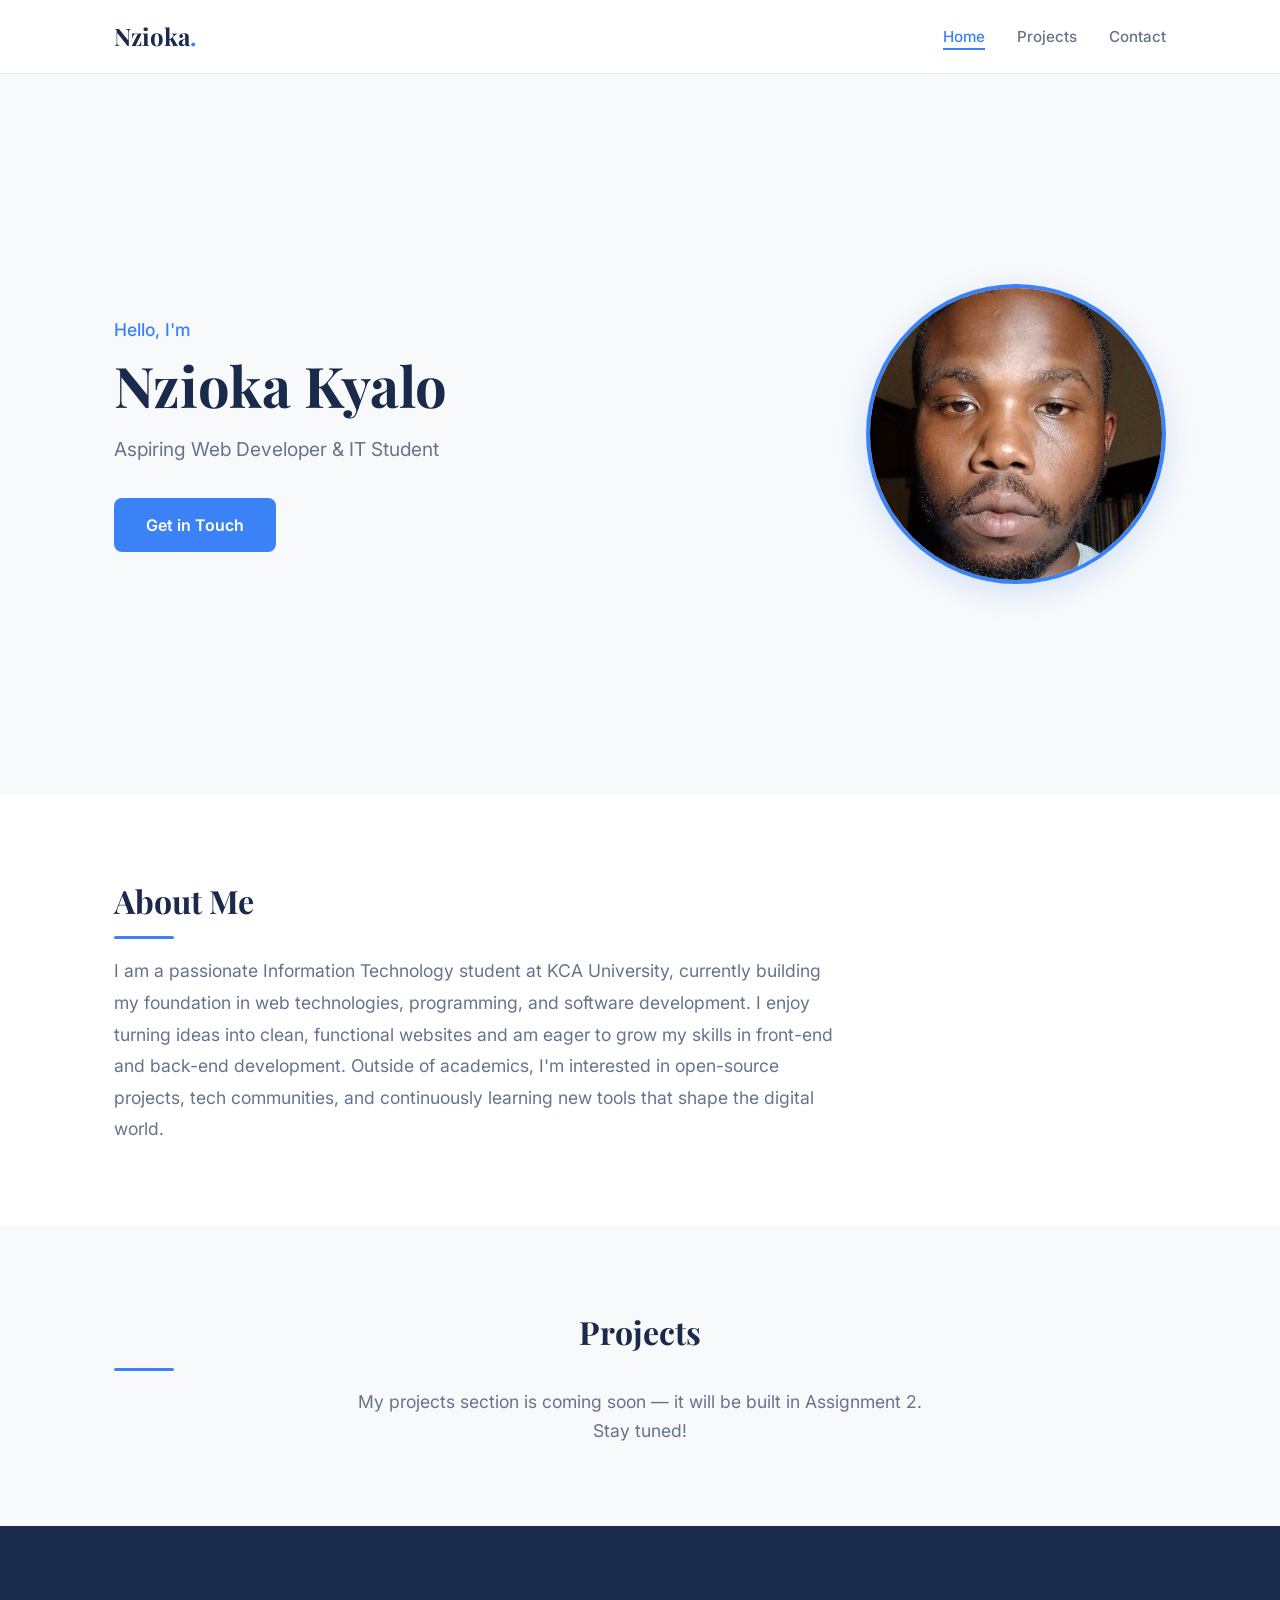
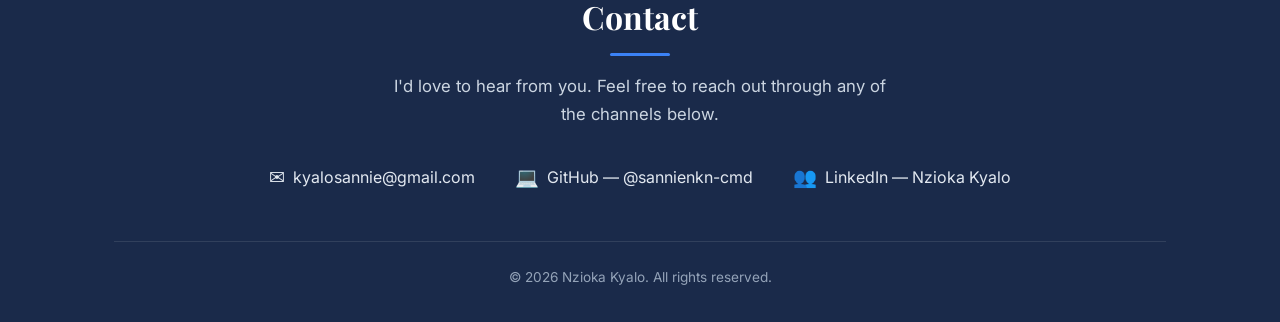
==== index.html @ 9ebb5abe "Initial portfolio" ====
<!DOCTYPE html>
<html lang="en">
<head>
    <meta charset="UTF-8">
    <meta name="viewport" content="width=device-width, initial-scale=1.0">
    <meta name="description" content="Personal portfolio of Nzioka Kyalo — Aspiring Web Developer & IT Student at KCA University.">
    <title>Nzioka Kyalo — Personal Portfolio</title>
    <link rel="stylesheet" href="styles.css">
    <link rel="preconnect" href="https://fonts.googleapis.com">
    <link rel="preconnect" href="https://fonts.gstatic.com" crossorigin>
    <link href="https://fonts.googleapis.com/css2?family=Inter:wght@400;500;600;700&family=Playfair+Display:wght@700&display=swap" rel="stylesheet">
</head>
<body>

    <!-- ===== NAVIGATION ===== -->
    <header>
        <nav class="navbar" aria-label="Main navigation">
            <a href="#hero" class="nav-logo">Nzioka<span>.</span></a>
            <ul class="nav-links">
                <li><a href="#hero" class="active">Home</a></li>
                <li><a href="#projects">Projects</a></li>
                <li><a href="#contact">Contact</a></li>
            </ul>
            <button class="nav-toggle" aria-label="Toggle navigation menu" aria-expanded="false">
                <span class="hamburger"></span>
            </button>
        </nav>
    </header>

    <main>

        <!-- ===== HERO SECTION ===== -->
        <section id="hero" class="hero">
            <div class="hero-content">
                <p class="hero-greeting">Hello, I'm</p>
                <h1 class="hero-name">Nzioka Kyalo</h1>
                <p class="hero-tagline">Aspiring Web Developer &amp; IT Student</p>
                <a href="#contact" class="btn btn-primary">Get in Touch</a>
            </div>
            <div class="hero-image">
                <!-- Replace src with your actual compressed photo (a few hundred KB) -->
                <img src="photo.jpg" alt="Professional headshot of Nzioka Kyalo" width="320" height="320">
            </div>
        </section>

        <!-- ===== ABOUT ME SECTION ===== -->
        <section id="about" class="about">
            <div class="container">
                <h2 class="section-title">About Me</h2>
                <p class="about-text">
                    I am a passionate Information Technology student at KCA University, currently building my
                    foundation in web technologies, programming, and software development. I enjoy turning ideas
                    into clean, functional websites and am eager to grow my skills in front-end and back-end
                    development. Outside of academics, I'm interested in open-source projects, tech communities,
                    and continuously learning new tools that shape the digital world.
                </p>
            </div>
        </section>

        <!-- ===== PROJECTS SECTION (placeholder for Assignment 2) ===== -->
        <section id="projects" class="projects">
            <div class="container">
                <h2 class="section-title">Projects</h2>
                <p class="projects-note">
                    My projects section is coming soon — it will be built in Assignment 2. Stay tuned!
                </p>
            </div>
        </section>

    </main>

    <!-- ===== CONTACT / FOOTER ===== -->
    <footer id="contact" class="footer">
        <div class="container">
            <h2 class="section-title footer-title">Contact</h2>
            <p class="footer-intro">
                I'd love to hear from you. Feel free to reach out through any of the channels below.
            </p>
            <ul class="contact-list">
                <li>
                    <a href="mailto:kyalosannie@gmail.com">
                        <span class="contact-icon" aria-hidden="true">&#9993;</span>
                        kyalosannie@gmail.com
                    </a>
                </li>
                <li>
                    <a href="https://github.com/sannienkn-cmd" target="_blank" rel="noopener noreferrer">
                        <span class="contact-icon" aria-hidden="true">&#128187;</span>
                        GitHub — @sannienkn-cmd
                    </a>
                </li>
                <li>
                    <a href="https://www.linkedin.com/in/sannie-kyalo-b8bb923b1/" target="_blank" rel="noopener noreferrer">
                        <span class="contact-icon" aria-hidden="true">&#128101;</span>
                        LinkedIn — Nzioka Kyalo
                    </a>
                </li>
            </ul>
            <p class="footer-copy">&copy; 2026 Nzioka Kyalo. All rights reserved.</p>
        </div>
    </footer>

    <script>
        // Simple mobile nav toggle — no external JS library needed
        const navToggle = document.querySelector('.nav-toggle');
        const navLinks = document.querySelector('.nav-links');

        navToggle.addEventListener('click', () => {
            const expanded = navToggle.getAttribute('aria-expanded') === 'true';
            navToggle.setAttribute('aria-expanded', !expanded);
            navLinks.classList.toggle('open');
        });

        // Close menu when a link is clicked
        document.querySelectorAll('.nav-links a').forEach(link => {
            link.addEventListener('click', () => {
                navLinks.classList.remove('open');
                navToggle.setAttribute('aria-expanded', 'false');
            });
        });
    </script>

</body>
</html>
---- styles.css ----
/* ============================================
   RESET & BASE
   ============================================ */
*,
*::before,
*::after {
    margin: 0;
    padding: 0;
    box-sizing: border-box;
}

:root {
    /* Colour palette */
    --color-bg:        #f8f9fa;
    --color-surface:   #ffffff;
    --color-primary:   #1a2a4a;   /* deep navy */
    --color-accent:    #3b82f6;   /* bright blue */
    --color-accent-hover: #2563eb;
    --color-text:      #1e293b;
    --color-text-light:#64748b;
    --color-border:    #e2e8f0;

    /* Typography */
    --font-heading: 'Playfair Display', Georgia, serif;
    --font-body:    'Inter', system-ui, -apple-system, sans-serif;

    /* Spacing */
    --section-padding: 5rem 1.5rem;
    --max-width: 1100px;
}

html {
    scroll-behavior: smooth;
}

body {
    font-family: var(--font-body);
    font-size: 1rem;
    line-height: 1.7;
    color: var(--color-text);
    background-color: var(--color-bg);
}

a {
    text-decoration: none;
    color: inherit;
}

ul {
    list-style: none;
}

img {
    max-width: 100%;
    height: auto;
    display: block;
}

.container {
    max-width: var(--max-width);
    margin: 0 auto;
    padding: 0 1.5rem;
}

.section-title {
    font-family: var(--font-heading);
    font-size: 2rem;
    color: var(--color-primary);
    margin-bottom: 1rem;
    position: relative;
}

.section-title::after {
    content: '';
    display: block;
    width: 60px;
    height: 3px;
    background: var(--color-accent);
    margin-top: 0.5rem;
    border-radius: 2px;
}

/* ============================================
   NAVIGATION
   ============================================ */
header {
    position: sticky;
    top: 0;
    z-index: 100;
    background: var(--color-surface);
    border-bottom: 1px solid var(--color-border);
}

.navbar {
    max-width: var(--max-width);
    margin: 0 auto;
    padding: 1rem 1.5rem;
    display: flex;
    align-items: center;
    justify-content: space-between;
}

.nav-logo {
    font-family: var(--font-heading);
    font-size: 1.5rem;
    font-weight: 700;
    color: var(--color-primary);
}

.nav-logo span {
    color: var(--color-accent);
}

.nav-links {
    display: flex;
    gap: 2rem;
}

.nav-links a {
    font-weight: 500;
    font-size: 0.95rem;
    color: var(--color-text-light);
    transition: color 0.2s ease;
    position: relative;
}

.nav-links a:hover,
.nav-links a.active {
    color: var(--color-accent);
}

.nav-links a::after {
    content: '';
    position: absolute;
    bottom: -4px;
    left: 0;
    width: 0;
    height: 2px;
    background: var(--color-accent);
    transition: width 0.3s ease;
}

.nav-links a:hover::after,
.nav-links a.active::after {
    width: 100%;
}

/* Hamburger button — hidden on desktop */
.nav-toggle {
    display: none;
    background: none;
    border: none;
    cursor: pointer;
    padding: 0.5rem;
}

.hamburger,
.hamburger::before,
.hamburger::after {
    display: block;
    width: 24px;
    height: 2px;
    background: var(--color-primary);
    border-radius: 2px;
    transition: all 0.3s ease;
}

.hamburger {
    position: relative;
}

.hamburger::before,
.hamburger::after {
    content: '';
    position: absolute;
    left: 0;
}

.hamburger::before { top: -7px; }
.hamburger::after  { top:  7px; }

/* ============================================
   HERO SECTION
   ============================================ */
.hero {
    display: flex;
    align-items: center;
    justify-content: space-between;
    gap: 3rem;
    max-width: var(--max-width);
    margin: 0 auto;
    padding: 6rem 1.5rem;
    min-height: 80vh;
}

.hero-content {
    flex: 1;
}

.hero-greeting {
    font-size: 1.1rem;
    color: var(--color-accent);
    font-weight: 500;
    margin-bottom: 0.5rem;
}

.hero-name {
    font-family: var(--font-heading);
    font-size: 3.5rem;
    line-height: 1.15;
    color: var(--color-primary);
    margin-bottom: 1rem;
}

.hero-tagline {
    font-size: 1.2rem;
    color: var(--color-text-light);
    margin-bottom: 2rem;
    max-width: 480px;
}

.btn {
    display: inline-block;
    padding: 0.85rem 2rem;
    border-radius: 8px;
    font-weight: 600;
    font-size: 1rem;
    transition: background 0.2s ease, transform 0.2s ease;
}

.btn-primary {
    background: var(--color-accent);
    color: #fff;
}

.btn-primary:hover {
    background: var(--color-accent-hover);
    transform: translateY(-2px);
}

.hero-image {
    flex-shrink: 0;
}

.hero-image img {
    width: 300px;
    height: 300px;
    object-fit: cover;
    border-radius: 50%;
    border: 4px solid var(--color-accent);
    box-shadow: 0 8px 30px rgba(59, 130, 246, 0.2);
}

/* ============================================
   ABOUT SECTION
   ============================================ */
.about {
    padding: var(--section-padding);
    background: var(--color-surface);
}

.about-text {
    font-size: 1.1rem;
    color: var(--color-text-light);
    max-width: 720px;
    line-height: 1.8;
}

/* ============================================
   PROJECTS SECTION
   ============================================ */
.projects {
    padding: var(--section-padding);
    text-align: center;
}

.projects-note {
    font-size: 1.1rem;
    color: var(--color-text-light);
    max-width: 600px;
    margin: 0 auto;
}

/* ============================================
   FOOTER / CONTACT
   ============================================ */
.footer {
    background: var(--color-primary);
    color: #cbd5e1;
    padding: 4rem 1.5rem 2rem;
    text-align: center;
}

.footer-title {
    color: #ffffff;
}

.footer-title::after {
    background: var(--color-accent);
    margin: 0.5rem auto 0;
}

.footer-intro {
    max-width: 500px;
    margin: 0 auto 2rem;
    font-size: 1.05rem;
}

.contact-list {
    display: flex;
    flex-wrap: wrap;
    justify-content: center;
    gap: 1.5rem 2.5rem;
    margin-bottom: 3rem;
}

.contact-list a {
    display: flex;
    align-items: center;
    gap: 0.5rem;
    font-size: 1rem;
    color: #e2e8f0;
    transition: color 0.2s ease;
}

.contact-list a:hover {
    color: var(--color-accent);
}

.contact-icon {
    font-size: 1.2rem;
}

.footer-copy {
    font-size: 0.85rem;
    color: #94a3b8;
    border-top: 1px solid rgba(255,255,255,0.1);
    padding-top: 1.5rem;
}

/* ============================================
   RESPONSIVE — TABLET (≤ 768px)
   ============================================ */
@media (max-width: 768px) {
    .hero {
        flex-direction: column-reverse;
        text-align: center;
        padding: 4rem 1.5rem;
        min-height: auto;
    }

    .hero-tagline {
        margin-left: auto;
        margin-right: auto;
    }

    .hero-name {
        font-size: 2.5rem;
    }

    .hero-image img {
        width: 220px;
        height: 220px;
    }

    .section-title {
        font-size: 1.75rem;
    }

    /* Mobile nav */
    .nav-toggle {
        display: block;
    }

    .nav-links {
        position: absolute;
        top: 100%;
        left: 0;
        right: 0;
        flex-direction: column;
        background: var(--color-surface);
        border-bottom: 1px solid var(--color-border);
        padding: 1rem 1.5rem;
        gap: 1rem;
        display: none;
    }

    .nav-links.open {
        display: flex;
    }

    header {
        position: relative;
    }
}

/* ============================================
   RESPONSIVE — PHONE (≤ 480px)
   ============================================ */
@media (max-width: 480px) {
    .hero-name {
        font-size: 2rem;
    }

    .hero-tagline {
        font-size: 1rem;
    }

    .hero-image img {
        width: 180px;
        height: 180px;
    }

    .contact-list {
        flex-direction: column;
        align-items: center;
    }

    .section-title {
        font-size: 1.5rem;
    }

    .about-text {
        font-size: 1rem;
    }
}
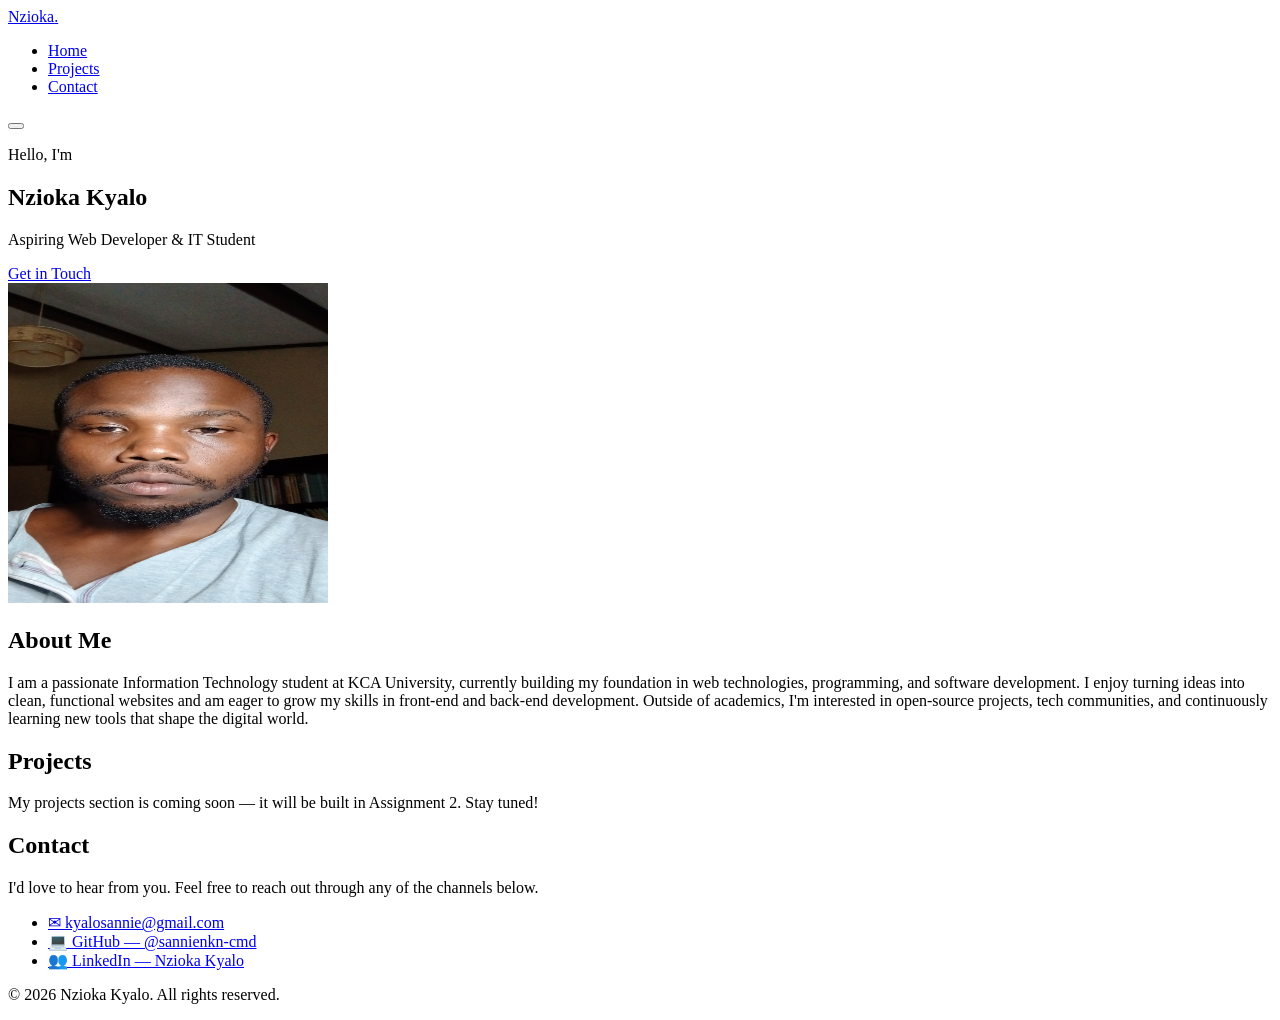
==== commit 800d4629: "Add projects page, skills, and contact form" ====
--- a/index.html
+++ b/index.html
@@ -18,7 +18,7 @@
             <a href="#hero" class="nav-logo">Nzioka<span>.</span></a>
             <ul class="nav-links">
                 <li><a href="#hero" class="active">Home</a></li>
-                <li><a href="#projects">Projects</a></li>
+                <li><a href="projects.html">Projects</a></li>
                 <li><a href="#contact">Contact</a></li>
             </ul>
             <button class="nav-toggle" aria-label="Toggle navigation menu" aria-expanded="false">
@@ -100,25 +100,7 @@
         </div>
     </footer>
 
-    <script>
-        // Simple mobile nav toggle — no external JS library needed
-        const navToggle = document.querySelector('.nav-toggle');
-        const navLinks = document.querySelector('.nav-links');
-
-        navToggle.addEventListener('click', () => {
-            const expanded = navToggle.getAttribute('aria-expanded') === 'true';
-            navToggle.setAttribute('aria-expanded', !expanded);
-            navLinks.classList.toggle('open');
-        });
-
-        // Close menu when a link is clicked
-        document.querySelectorAll('.nav-links a').forEach(link => {
-            link.addEventListener('click', () => {
-                navLinks.classList.remove('open');
-                navToggle.setAttribute('aria-expanded', 'false');
-            });
-        });
-    </script>
+    <script src="script.js" defer></script>
 
 </body>
 </html>
--- a/styles.css
+++ b/styles.css
@@ -1,426 +1,226 @@
 /* ============================================
-   RESET & BASE
+   ASSIGNMENT 2 STYLES
    ============================================ */
-*,
-*::before,
-*::after {
-    margin: 0;
-    padding: 0;
-    box-sizing: border-box;
-}
-
-:root {
-    /* Colour palette */
-    --color-bg:        #f8f9fa;
-    --color-surface:   #ffffff;
-    --color-primary:   #1a2a4a;   /* deep navy */
-    --color-accent:    #3b82f6;   /* bright blue */
-    --color-accent-hover: #2563eb;
-    --color-text:      #1e293b;
-    --color-text-light:#64748b;
-    --color-border:    #e2e8f0;
-
-    /* Typography */
-    --font-heading: 'Playfair Display', Georgia, serif;
-    --font-body:    'Inter', system-ui, -apple-system, sans-serif;
-
-    /* Spacing */
-    --section-padding: 5rem 1.5rem;
-    --max-width: 1100px;
-}
-
-html {
-    scroll-behavior: smooth;
-}
-
-body {
-    font-family: var(--font-body);
+
+/* Page Header */
+.page-header {
+    background: var(--color-primary);
+    color: white;
+    text-align: center;
+    padding: 4rem 1.5rem;
+}
+
+.page-header h1 {
+    font-family: var(--font-heading);
+    font-size: 2.5rem;
+    margin-bottom: 0.5rem;
+}
+
+.page-header p {
+    font-size: 1.1rem;
+    color: #cbd5e1;
+}
+
+/* Skills Section */
+.skills-section {
+    padding: var(--section-padding);
+    background: var(--color-surface);
+}
+
+.skills-grid {
+    display: grid;
+    grid-template-columns: repeat(auto-fit, minmax(200px, 1fr));
+    gap: 1.5rem;
+    margin-top: 2rem;
+}
+
+.skill-card {
+    background: var(--color-bg);
+    padding: 1.5rem;
+    border-radius: 8px;
+    border-left: 4px solid var(--color-accent);
+    transition: transform 0.2s ease;
+}
+
+.skill-card:hover {
+    transform: translateY(-5px);
+}
+
+.skill-card h3 {
+    color: var(--color-primary);
+    margin-bottom: 0.5rem;
+}
+
+/* Services Section */
+.services-section {
+    padding: var(--section-padding);
+    background: var(--color-bg);
+}
+
+.services-list {
+    list-style: none;
+    margin-top: 2rem;
+    max-width: 800px;
+}
+
+.services-list li {
+    background: var(--color-surface);
+    padding: 1.5rem;
+    margin-bottom: 1rem;
+    border-radius: 8px;
+    box-shadow: 0 2px 10px rgba(0,0,0,0.05);
+}
+
+.services-list strong {
+    color: var(--color-accent);
+}
+
+/* Projects Section & Filtering */
+.projects-section {
+    padding: var(--section-padding);
+    background: var(--color-surface);
+}
+
+.filter-container {
+    display: flex;
+    justify-content: center;
+    gap: 1rem;
+    margin: 2rem 0;
+    flex-wrap: wrap;
+}
+
+.filter-btn {
+    padding: 0.5rem 1.5rem;
+    border: 2px solid var(--color-border);
+    background: transparent;
+    border-radius: 20px;
+    cursor: pointer;
+    font-weight: 600;
+    color: var(--color-text-light);
+    transition: all 0.2s ease;
+}
+
+.filter-btn:hover, .filter-btn.active {
+    background: var(--color-accent);
+    color: white;
+    border-color: var(--color-accent);
+}
+
+.project-grid {
+    display: grid;
+    grid-template-columns: repeat(auto-fit, minmax(300px, 1fr));
+    gap: 2rem;
+}
+
+.project-card {
+    background: var(--color-bg);
+    border-radius: 12px;
+    overflow: hidden;
+    box-shadow: 0 4px 15px rgba(0,0,0,0.05);
+    transition: transform 0.3s ease;
+}
+
+.project-card:hover {
+    transform: translateY(-5px);
+}
+
+.project-image img {
+    width: 100%;
+    height: 200px;
+    object-fit: cover;
+}
+
+.project-content {
+    padding: 1.5rem;
+}
+
+.project-content h3 {
+    color: var(--color-primary);
+    margin-bottom: 0.5rem;
+}
+
+.project-tag {
+    display: inline-block;
+    background: #e0f2fe;
+    color: var(--color-accent);
+    padding: 0.2rem 0.6rem;
+    border-radius: 4px;
+    font-size: 0.8rem;
+    font-weight: 600;
+    margin-bottom: 1rem;
+}
+
+.btn-link {
+    display: inline-block;
+    margin-top: 1rem;
+    color: var(--color-accent);
+    font-weight: 600;
+}
+
+.btn-link:hover {
+    text-decoration: underline;
+}
+
+/* Contact Form */
+.contact-section {
+    padding: var(--section-padding);
+    background: var(--color-bg);
+}
+
+.contact-intro {
+    margin-bottom: 2rem;
+    color: var(--color-text-light);
+}
+
+.contact-form {
+    max-width: 600px;
+    background: var(--color-surface);
+    padding: 2rem;
+    border-radius: 12px;
+    box-shadow: 0 4px 20px rgba(0,0,0,0.05);
+}
+
+.form-group {
+    margin-bottom: 1.5rem;
+}
+
+.form-group label {
+    display: block;
+    margin-bottom: 0.5rem;
+    font-weight: 500;
+    color: var(--color-primary);
+}
+
+.form-group input,
+.form-group textarea {
+    width: 100%;
+    padding: 0.8rem;
+    border: 1px solid var(--color-border);
+    border-radius: 6px;
+    font-family: inherit;
     font-size: 1rem;
-    line-height: 1.7;
-    color: var(--color-text);
-    background-color: var(--color-bg);
-}
-
-a {
-    text-decoration: none;
-    color: inherit;
-}
-
-ul {
-    list-style: none;
-}
-
-img {
-    max-width: 100%;
-    height: auto;
-    display: block;
-}
-
-.container {
-    max-width: var(--max-width);
-    margin: 0 auto;
-    padding: 0 1.5rem;
-}
-
-.section-title {
-    font-family: var(--font-heading);
-    font-size: 2rem;
-    color: var(--color-primary);
-    margin-bottom: 1rem;
-    position: relative;
-}
-
-.section-title::after {
-    content: '';
-    display: block;
-    width: 60px;
-    height: 3px;
-    background: var(--color-accent);
-    margin-top: 0.5rem;
-    border-radius: 2px;
-}
-
-/* ============================================
-   NAVIGATION
-   ============================================ */
-header {
-    position: sticky;
-    top: 0;
-    z-index: 100;
-    background: var(--color-surface);
-    border-bottom: 1px solid var(--color-border);
-}
-
-.navbar {
-    max-width: var(--max-width);
-    margin: 0 auto;
-    padding: 1rem 1.5rem;
-    display: flex;
-    align-items: center;
-    justify-content: space-between;
-}
-
-.nav-logo {
-    font-family: var(--font-heading);
-    font-size: 1.5rem;
-    font-weight: 700;
-    color: var(--color-primary);
-}
-
-.nav-logo span {
-    color: var(--color-accent);
-}
-
-.nav-links {
-    display: flex;
-    gap: 2rem;
-}
-
-.nav-links a {
-    font-weight: 500;
-    font-size: 0.95rem;
-    color: var(--color-text-light);
-    transition: color 0.2s ease;
-    position: relative;
-}
-
-.nav-links a:hover,
-.nav-links a.active {
-    color: var(--color-accent);
-}
-
-.nav-links a::after {
-    content: '';
-    position: absolute;
-    bottom: -4px;
-    left: 0;
-    width: 0;
-    height: 2px;
-    background: var(--color-accent);
-    transition: width 0.3s ease;
-}
-
-.nav-links a:hover::after,
-.nav-links a.active::after {
-    width: 100%;
-}
-
-/* Hamburger button — hidden on desktop */
-.nav-toggle {
+}
+
+.form-group input:focus,
+.form-group textarea:focus {
+    outline: none;
+    border-color: var(--color-accent);
+}
+
+.error-message {
+    color: #ef4444;
+    font-size: 0.85rem;
+    margin-top: 0.3rem;
     display: none;
-    background: none;
-    border: none;
-    cursor: pointer;
-    padding: 0.5rem;
-}
-
-.hamburger,
-.hamburger::before,
-.hamburger::after {
-    display: block;
-    width: 24px;
-    height: 2px;
-    background: var(--color-primary);
-    border-radius: 2px;
-    transition: all 0.3s ease;
-}
-
-.hamburger {
-    position: relative;
-}
-
-.hamburger::before,
-.hamburger::after {
-    content: '';
-    position: absolute;
-    left: 0;
-}
-
-.hamburger::before { top: -7px; }
-.hamburger::after  { top:  7px; }
-
-/* ============================================
-   HERO SECTION
-   ============================================ */
-.hero {
-    display: flex;
-    align-items: center;
-    justify-content: space-between;
-    gap: 3rem;
-    max-width: var(--max-width);
-    margin: 0 auto;
-    padding: 6rem 1.5rem;
-    min-height: 80vh;
-}
-
-.hero-content {
-    flex: 1;
-}
-
-.hero-greeting {
-    font-size: 1.1rem;
-    color: var(--color-accent);
-    font-weight: 500;
-    margin-bottom: 0.5rem;
-}
-
-.hero-name {
-    font-family: var(--font-heading);
-    font-size: 3.5rem;
-    line-height: 1.15;
-    color: var(--color-primary);
-    margin-bottom: 1rem;
-}
-
-.hero-tagline {
-    font-size: 1.2rem;
-    color: var(--color-text-light);
-    margin-bottom: 2rem;
-    max-width: 480px;
-}
-
-.btn {
-    display: inline-block;
-    padding: 0.85rem 2rem;
-    border-radius: 8px;
-    font-weight: 600;
-    font-size: 1rem;
-    transition: background 0.2s ease, transform 0.2s ease;
-}
-
-.btn-primary {
-    background: var(--color-accent);
-    color: #fff;
-}
-
-.btn-primary:hover {
-    background: var(--color-accent-hover);
-    transform: translateY(-2px);
-}
-
-.hero-image {
-    flex-shrink: 0;
-}
-
-.hero-image img {
-    width: 300px;
-    height: 300px;
-    object-fit: cover;
-    border-radius: 50%;
-    border: 4px solid var(--color-accent);
-    box-shadow: 0 8px 30px rgba(59, 130, 246, 0.2);
-}
-
-/* ============================================
-   ABOUT SECTION
-   ============================================ */
-.about {
-    padding: var(--section-padding);
-    background: var(--color-surface);
-}
-
-.about-text {
-    font-size: 1.1rem;
-    color: var(--color-text-light);
-    max-width: 720px;
-    line-height: 1.8;
-}
-
-/* ============================================
-   PROJECTS SECTION
-   ============================================ */
-.projects {
-    padding: var(--section-padding);
-    text-align: center;
-}
-
-.projects-note {
-    font-size: 1.1rem;
-    color: var(--color-text-light);
-    max-width: 600px;
-    margin: 0 auto;
-}
-
-/* ============================================
-   FOOTER / CONTACT
-   ============================================ */
-.footer {
-    background: var(--color-primary);
-    color: #cbd5e1;
-    padding: 4rem 1.5rem 2rem;
-    text-align: center;
-}
-
-.footer-title {
-    color: #ffffff;
-}
-
-.footer-title::after {
-    background: var(--color-accent);
-    margin: 0.5rem auto 0;
-}
-
-.footer-intro {
-    max-width: 500px;
-    margin: 0 auto 2rem;
-    font-size: 1.05rem;
-}
-
-.contact-list {
-    display: flex;
-    flex-wrap: wrap;
-    justify-content: center;
-    gap: 1.5rem 2.5rem;
-    margin-bottom: 3rem;
-}
-
-.contact-list a {
-    display: flex;
-    align-items: center;
-    gap: 0.5rem;
-    font-size: 1rem;
-    color: #e2e8f0;
-    transition: color 0.2s ease;
-}
-
-.contact-list a:hover {
-    color: var(--color-accent);
-}
-
-.contact-icon {
-    font-size: 1.2rem;
-}
-
-.footer-copy {
-    font-size: 0.85rem;
-    color: #94a3b8;
-    border-top: 1px solid rgba(255,255,255,0.1);
-    padding-top: 1.5rem;
-}
-
-/* ============================================
-   RESPONSIVE — TABLET (≤ 768px)
-   ============================================ */
+}
+
+.form-status {
+    margin-top: 1rem;
+    font-weight: 600;
+}
+
+/* Responsive adjustments for new sections */
 @media (max-width: 768px) {
-    .hero {
-        flex-direction: column-reverse;
-        text-align: center;
-        padding: 4rem 1.5rem;
-        min-height: auto;
-    }
-
-    .hero-tagline {
-        margin-left: auto;
-        margin-right: auto;
-    }
-
-    .hero-name {
-        font-size: 2.5rem;
-    }
-
-    .hero-image img {
-        width: 220px;
-        height: 220px;
-    }
-
-    .section-title {
-        font-size: 1.75rem;
-    }
-
-    /* Mobile nav */
-    .nav-toggle {
-        display: block;
-    }
-
-    .nav-links {
-        position: absolute;
-        top: 100%;
-        left: 0;
-        right: 0;
-        flex-direction: column;
-        background: var(--color-surface);
-        border-bottom: 1px solid var(--color-border);
-        padding: 1rem 1.5rem;
-        gap: 1rem;
-        display: none;
-    }
-
-    .nav-links.open {
-        display: flex;
-    }
-
-    header {
-        position: relative;
-    }
-}
-
-/* ============================================
-   RESPONSIVE — PHONE (≤ 480px)
-   ============================================ */
-@media (max-width: 480px) {
-    .hero-name {
-        font-size: 2rem;
-    }
-
-    .hero-tagline {
-        font-size: 1rem;
-    }
-
-    .hero-image img {
-        width: 180px;
-        height: 180px;
-    }
-
-    .contact-list {
-        flex-direction: column;
-        align-items: center;
-    }
-
-    .section-title {
-        font-size: 1.5rem;
-    }
-
-    .about-text {
-        font-size: 1rem;
-    }
+    .page-header h1 { font-size: 2rem; }
+    .project-grid { grid-template-columns: 1fr; }
 }
